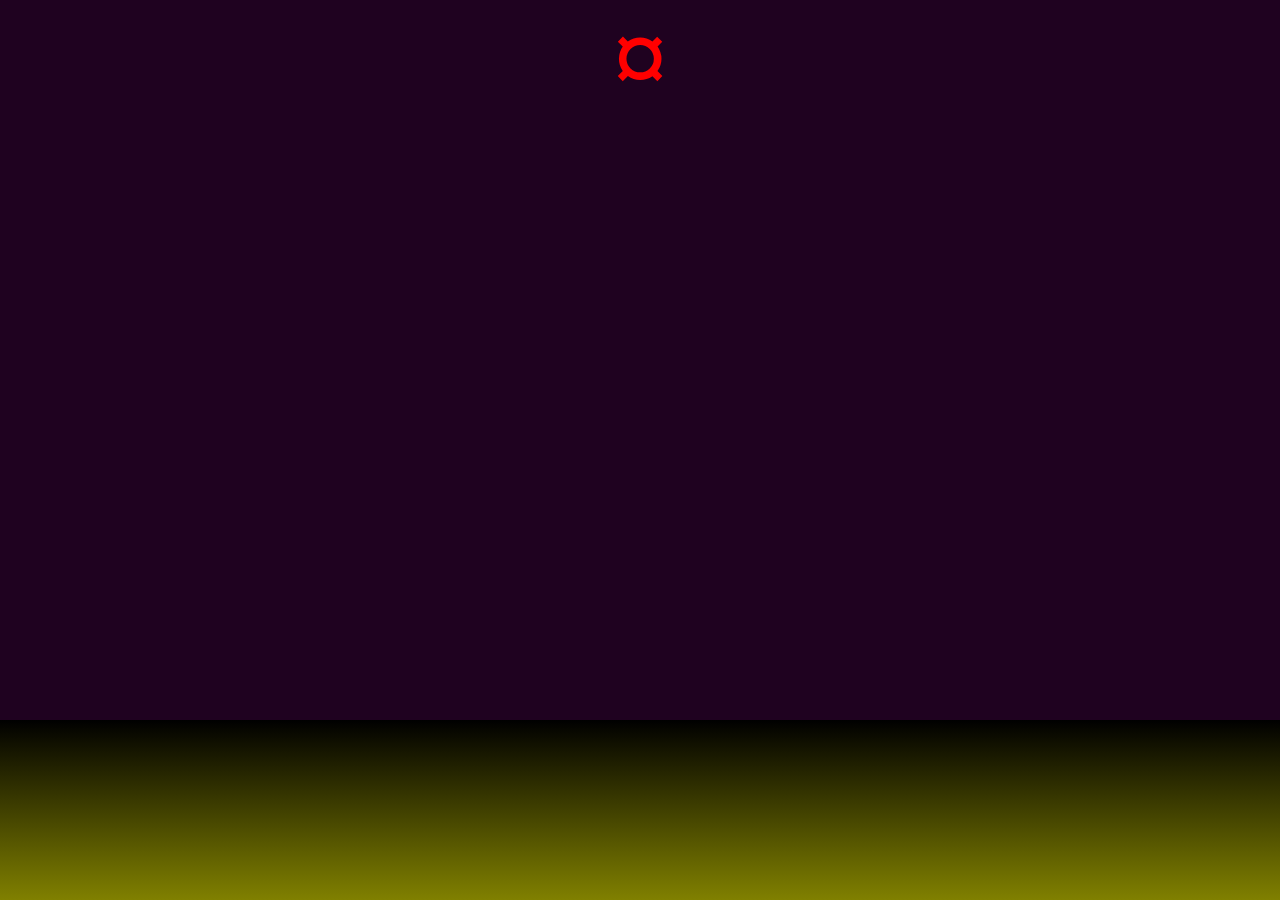
==== two.html @ 6cb70225 "started a second page" ====
<!DOCTYPE html>
<html lang="en">
<head>
    <meta charset="UTF-8">
    <meta name="viewport" content="width=device-width, initial-scale=1.0">
    <link rel="stylesheet" href="two.css">
    <title>Fjurp</title>
</head>
<body>
    <div class="sun">¤</div>
</body>
</html>
---- two.css ----
body {
    margin: 0;
    background-image: linear-gradient(transparent 80%, black 10%, olive);
    font-family: "Lucida Sans Unicode", "Lucida Grande", sans-serif;
    min-height: 100vh;
}


html {
    background-color:rgb(31, 2, 32)
}

.sun {
    font-size: 100px;
    color: pink;
    text-align: center;
    -webkit-animation: glow 1s ease-in-out infinite alternate;
    -moz-animation: glow 1s ease-in-out infinite alternate;
    animation: glow 1s ease-in-out infinite alternate;
    margin:auto;
}

.sun:hover {color:red; transition:color 3s ease-in-out}

@keyframes glow {
    from {
        text-shadow: 0 0 10px #fff, 0 0 20px #fff, 0 0 30px #e60073, 0 0 40px #e60073, 0 0 50px #e60073, 0 0 60px #e60073, 0 0 70px #e60073;
    }

    to {
        text-shadow: 0 0 20px #fff, 0 0 30px #ff4da6, 0 0 40px #ff4da6, 0 0 50px #ff4da6, 0 0 60px #ff4da6, 0 0 70px #ff4da6, 0 0 80px #ff4da6;
    }
}

@-webkit-keyframes glow {
    from {
        text-shadow: 0 0 10px #fff, 0 0 20px #fff, 0 0 30px #e60073, 0 0 40px #e60073, 0 0 50px #e60073, 0 0 60px #e60073, 0 0 70px #e60073;
    }

    to {
        text-shadow: 0 0 20px #fff, 0 0 30px #ff4da6, 0 0 40px #ff4da6, 0 0 50px #ff4da6, 0 0 60px #ff4da6, 0 0 70px #ff4da6, 0 0 80px #ff4da6;
    }
}
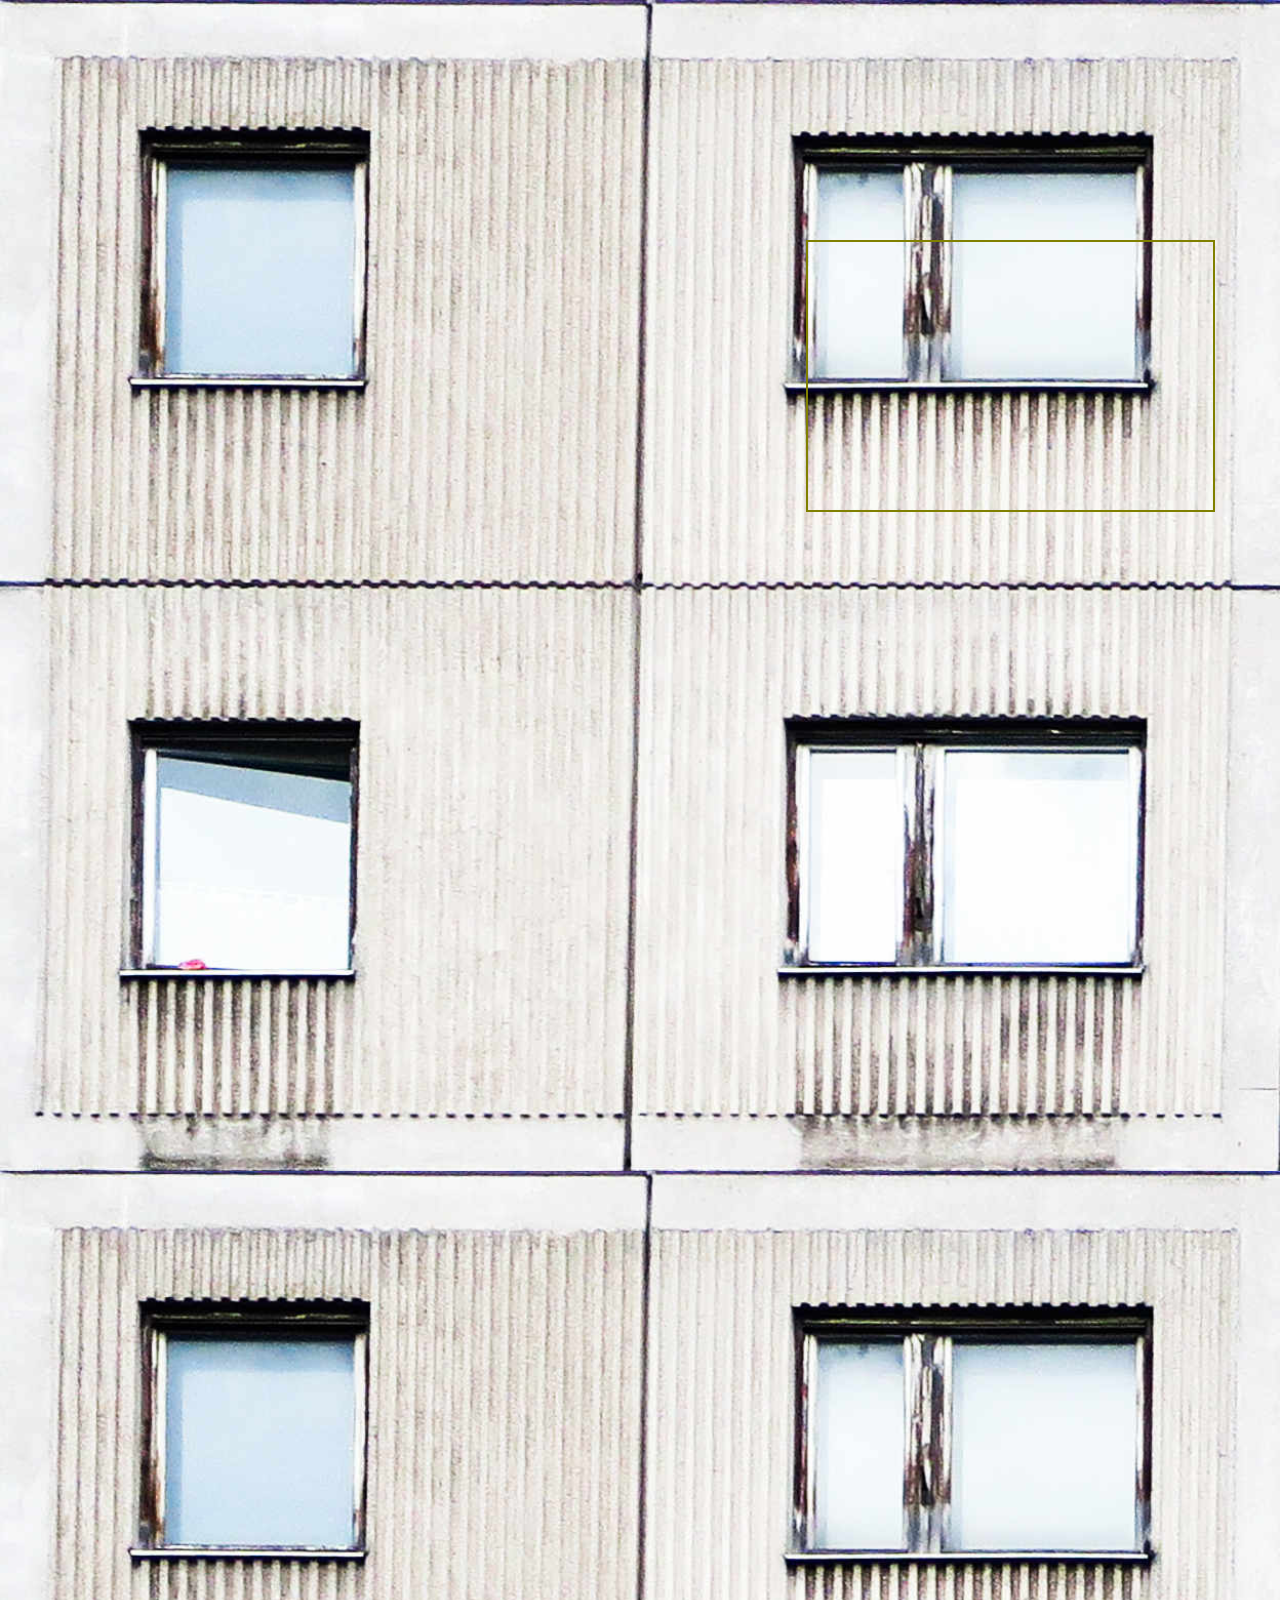
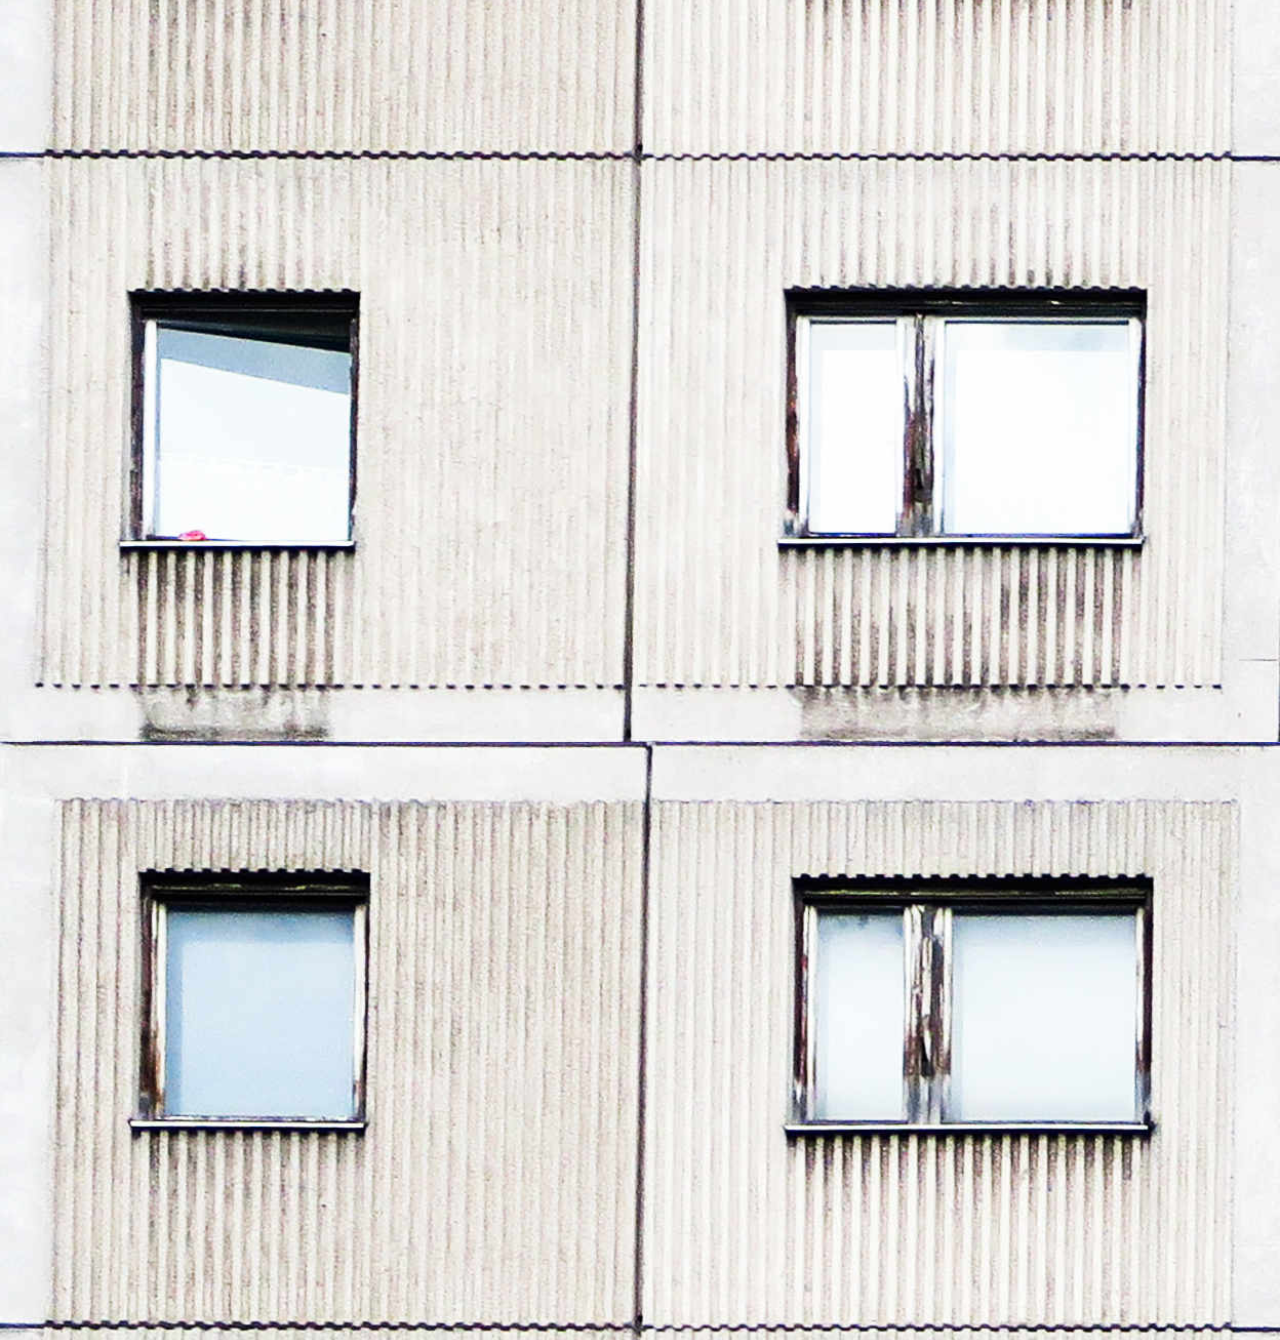
==== commit 50f2d917: "new colorchange" ====
--- a/two.html
+++ b/two.html
@@ -7,6 +7,7 @@
     <title>Fjurp</title>
 </head>
 <body>
-    <div class="sun">¤</div>
+    <!-- <div class="sun">¤</div> -->
+    <div class="container"></div>
 </body>
 </html>--- a/two.css
+++ b/two.css
@@ -1,8 +1,33 @@
+.container {
+    height: 29.76vh;
+    width: 45vh;
+    border: 2px solid olive;
+    background: url('fårloopfonster.png');
+    background-size: cover;
+    margin-left:63%;
+    
+}
+
+.container:hover {
+    animation: play 1.8s steps(9) infinite alternate; cursor: help;
+}
+
+@keyframes play {
+    100% {
+        background-position-y: -900%;
+        /* höjden på bilden */
+    }
+}
+
+
 body {
     margin: 0;
-    background-image: linear-gradient(transparent 80%, black 10%, olive);
+    padding-top:15em;
+    background-image: url(BerlinMini.jpg);
+    background-repeat: repeat-y;
+    background-size: contain;
     font-family: "Lucida Sans Unicode", "Lucida Grande", sans-serif;
-    min-height: 100vh;
+    min-height: 300vh;
 }
 
 
@@ -20,7 +45,7 @@
     margin:auto;
 }
 
-.sun:hover {color:red; transition:color 3s ease-in-out}
+
 
 @keyframes glow {
     from {
